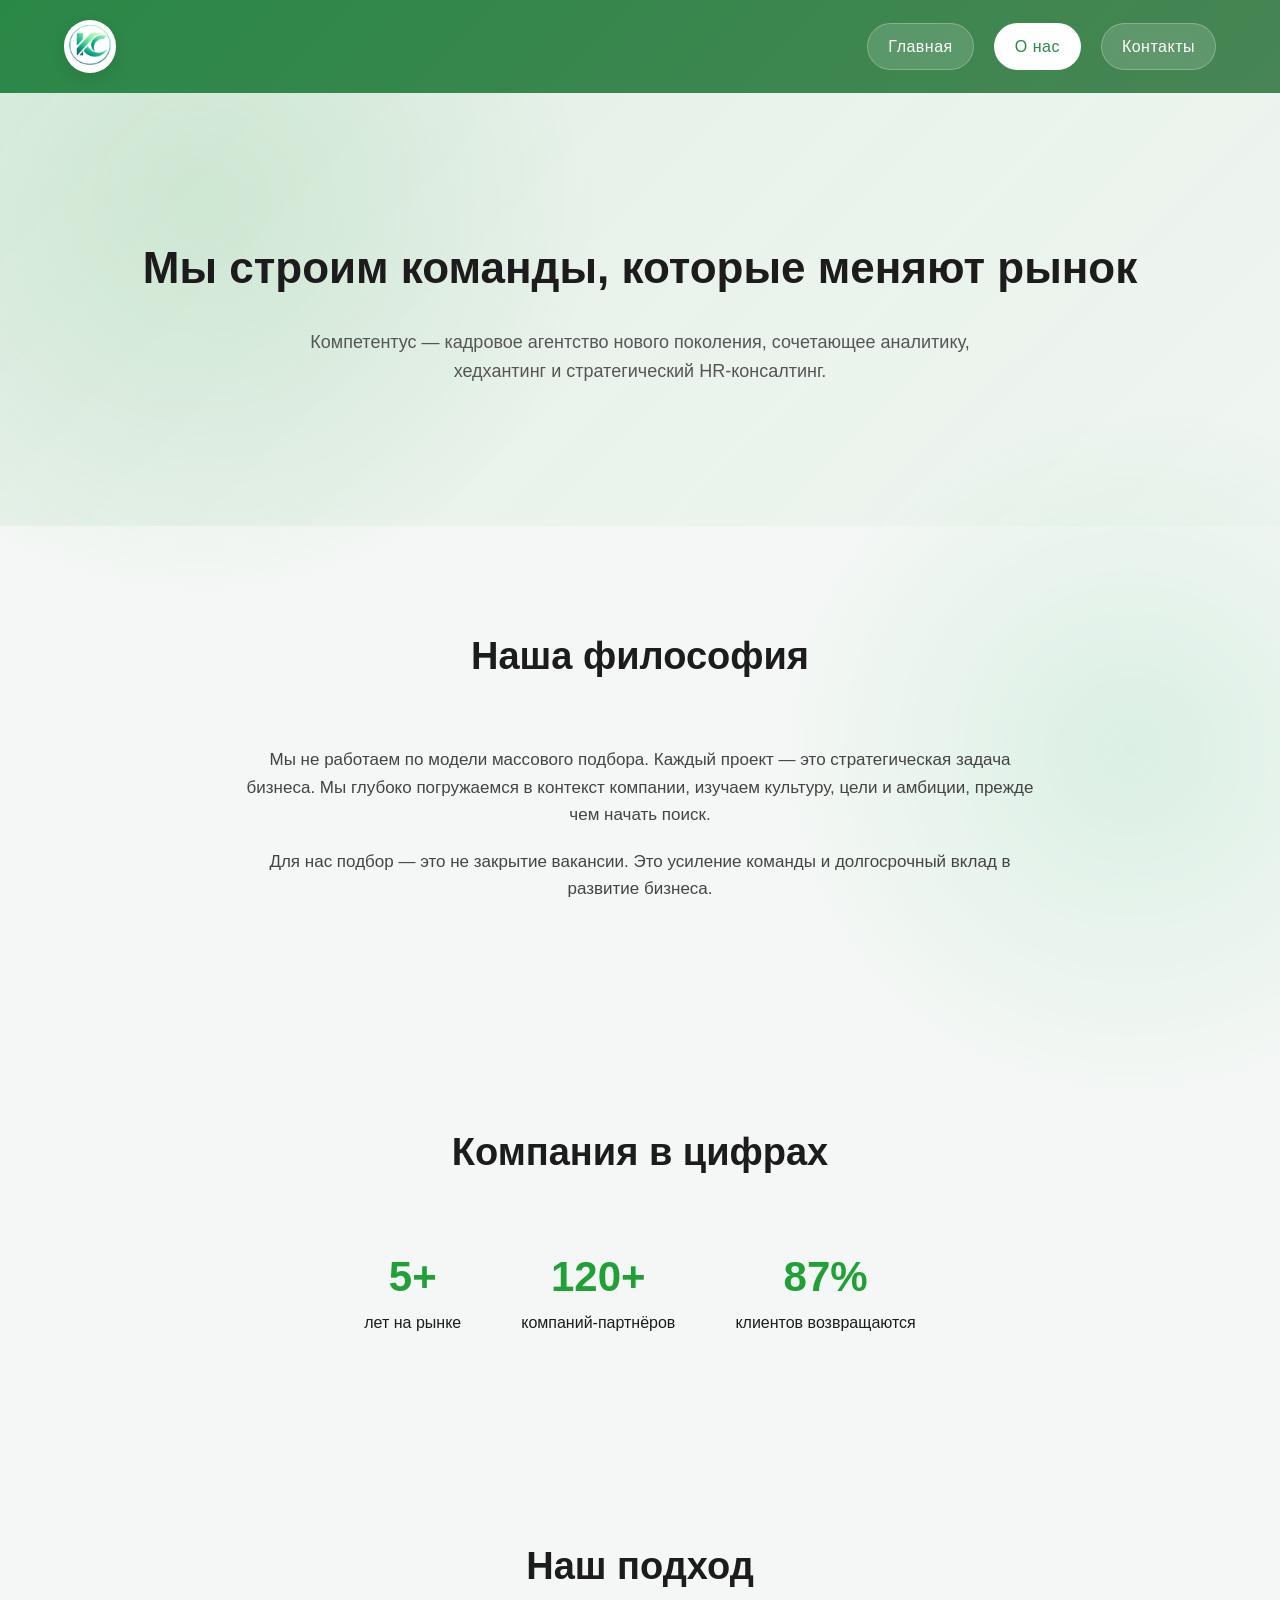
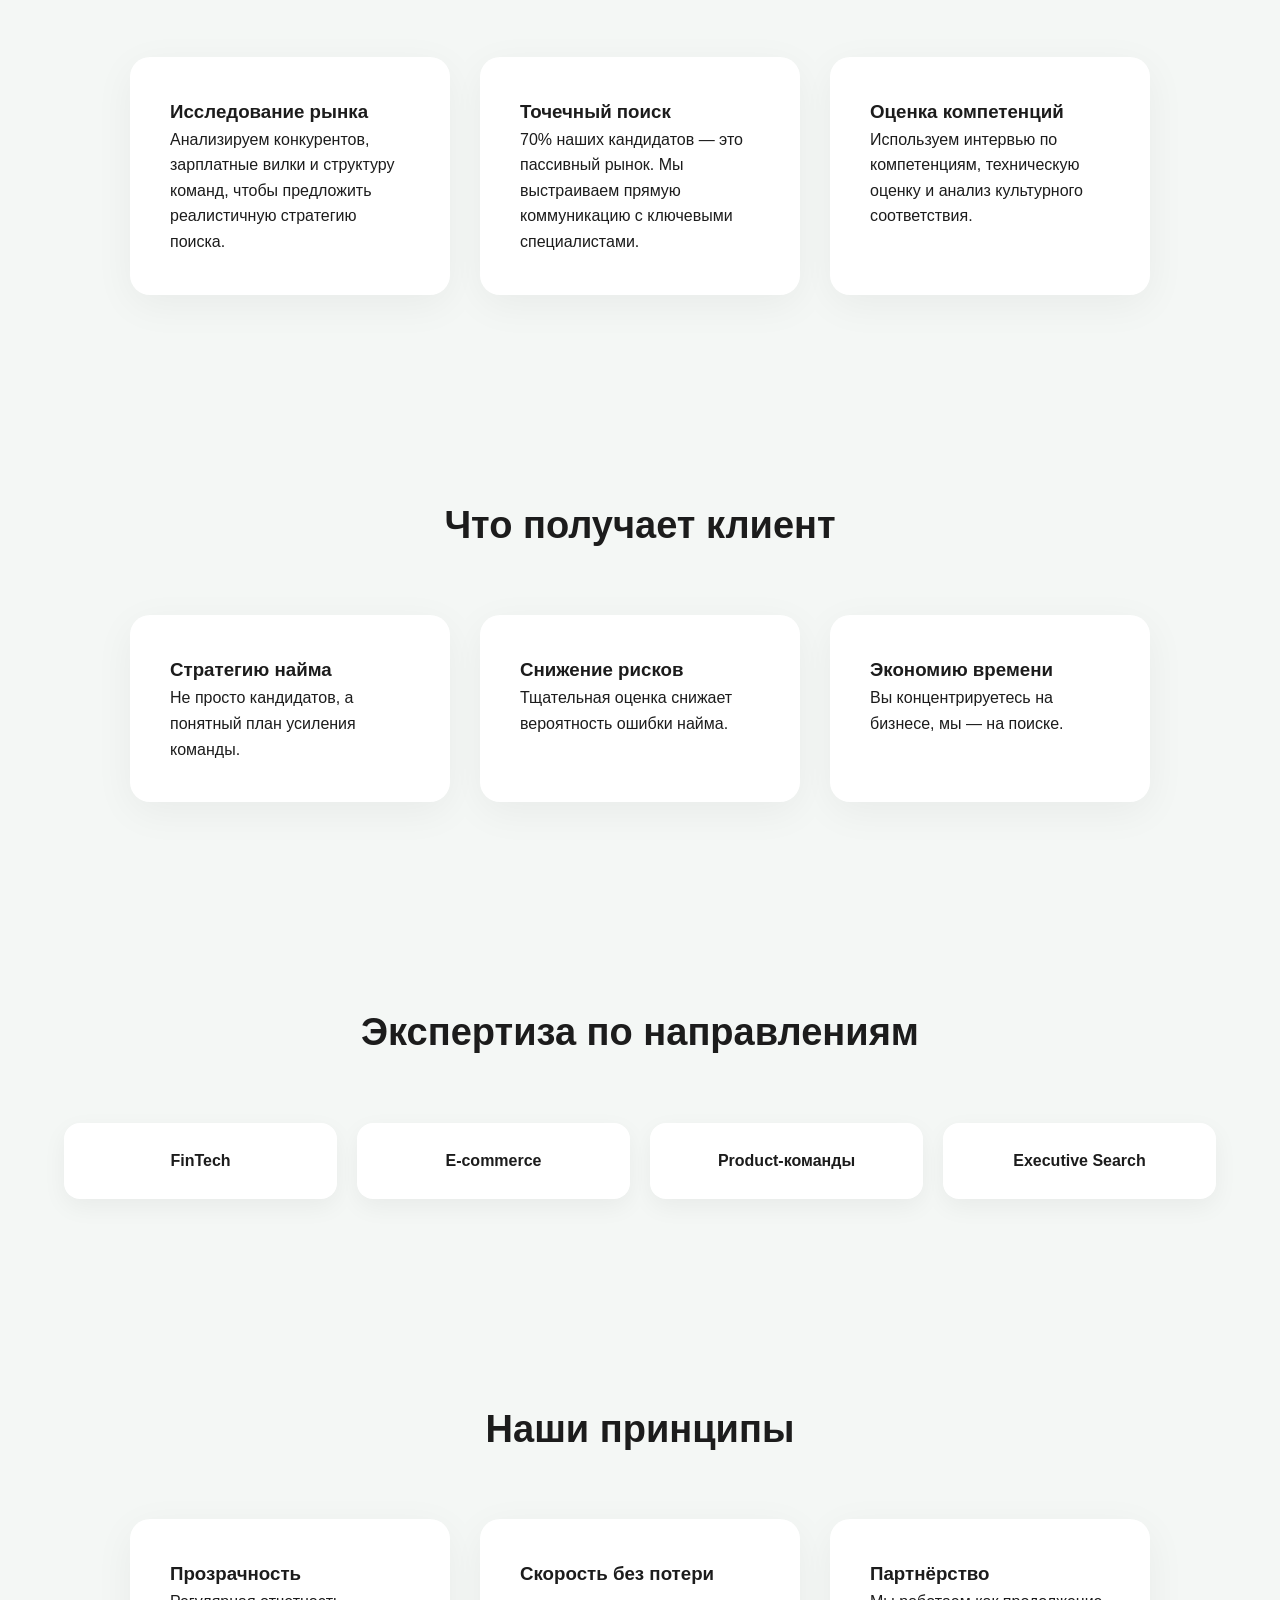
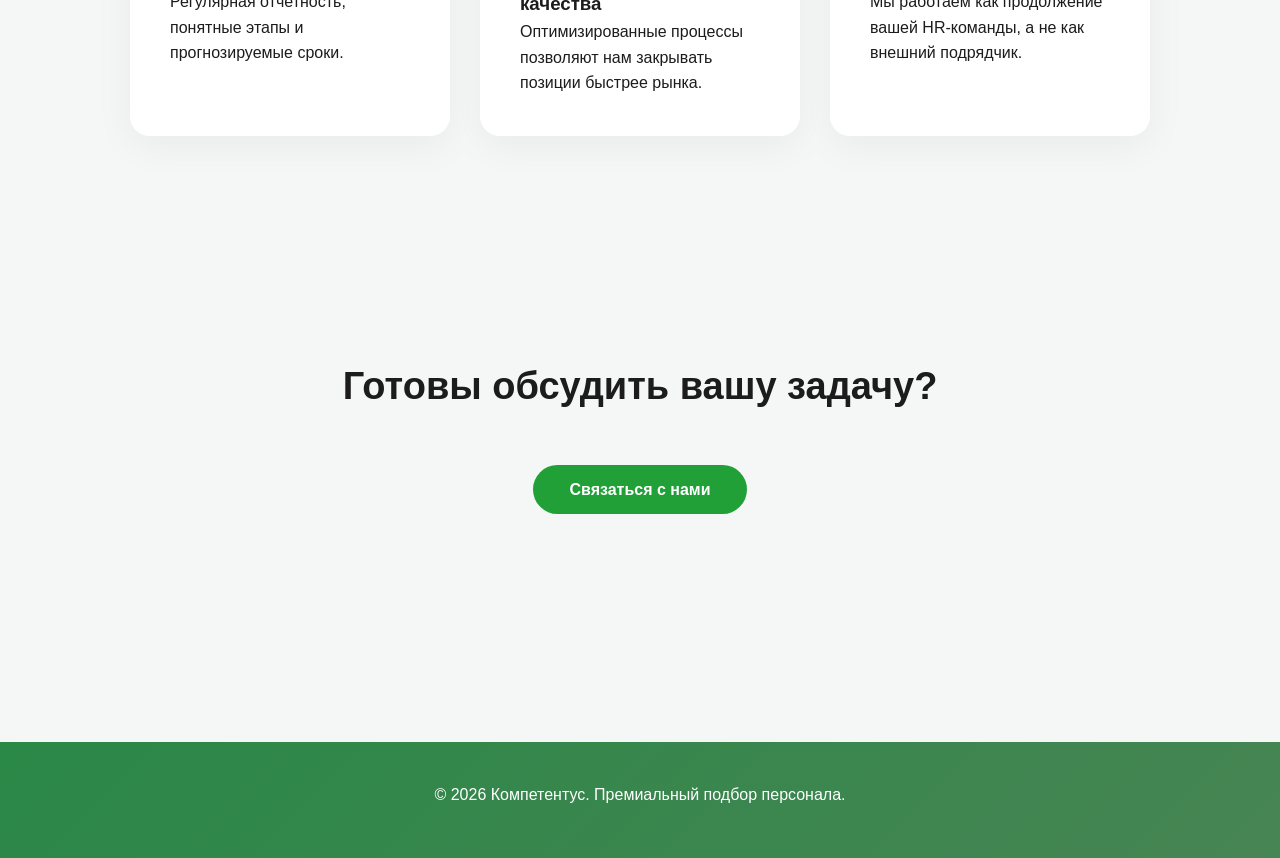
==== about.html @ 26d938bc "Сделал сайт Компетентус" ====
<!DOCTYPE html>
<html lang="ru">
<head>
    <meta charset="UTF-8">
    <meta name="viewport" content="width=device-width, initial-scale=1.0">
    <title>О компании — Компетентус</title>
    <link rel="stylesheet" href="style.css">
</head>
<body>
<header>
    <div class="container nav">
        <div class="logo-wrapper">
            <img src="assets/logo.png" height="40">
        </div>

        <div class="burger" id="burger">
            ☰
        </div>

        <ul id="nav-menu">
            <li><a href="index.html">Главная</a></li>
            <li><a href="about.html" class="active">О нас</a></li>
            <li><a href="contact.html">Контакты</a></li>
        </ul>
    </div>
</header>


<section class="about-hero">
    <div class="container">
        <h1>Мы строим команды, которые меняют рынок</h1>
        <p>
            Компетентус — кадровое агентство нового поколения,
            сочетающее аналитику, хедхантинг и стратегический HR-консалтинг.
        </p>
    </div>
</section>

<section>
    <div class="container about-text-block">
        <h2>Наша философия</h2>
        <p>
            Мы не работаем по модели массового подбора.
            Каждый проект — это стратегическая задача бизнеса.
            Мы глубоко погружаемся в контекст компании,
            изучаем культуру, цели и амбиции, прежде чем начать поиск.
        </p>
        <p>
            Для нас подбор — это не закрытие вакансии.
            Это усиление команды и долгосрочный вклад в развитие бизнеса.
        </p>
    </div>
</section>
<section>
    <div class="container">
        <h2>Компания в цифрах</h2>
        <div class="stats">
            <div class="stat">
                <h3>5+</h3>
                <p>лет на рынке</p>
            </div>
            <div class="stat">
                <h3>120+</h3>
                <p>компаний-партнёров</p>
            </div>
            <div class="stat">
                <h3>87%</h3>
                <p>клиентов возвращаются</p>
            </div>
        </div>
    </div>
</section>

<section>
    <div class="container">
        <h2>Наш подход</h2>
        <div class="cards">
            <div class="card">
                <h3>Исследование рынка</h3>
                <p>
                    Анализируем конкурентов, зарплатные вилки и структуру команд,
                    чтобы предложить реалистичную стратегию поиска.
                </p>
            </div>
            <div class="card">
                <h3>Точечный поиск</h3>
                <p>
                    70% наших кандидатов — это пассивный рынок.
                    Мы выстраиваем прямую коммуникацию с ключевыми специалистами.
                </p>
            </div>
            <div class="card">
                <h3>Оценка компетенций</h3>
                <p>
                    Используем интервью по компетенциям,
                    техническую оценку и анализ культурного соответствия.
                </p>
            </div>
        </div>
    </div>
</section>
<section>
    <div class="container">
        <h2>Что получает клиент</h2>
        <div class="cards">
            <div class="card">
                <h3>Стратегию найма</h3>
                <p>Не просто кандидатов, а понятный план усиления команды.</p>
            </div>
            <div class="card">
                <h3>Снижение рисков</h3>
                <p>Тщательная оценка снижает вероятность ошибки найма.</p>
            </div>
            <div class="card">
                <h3>Экономию времени</h3>
                <p>Вы концентрируетесь на бизнесе, мы — на поиске.</p>
            </div>
        </div>
    </div>
</section>

<section>
    <div class="container about-expertise">
        <h2>Экспертиза по направлениям</h2>
        <div class="expertise-grid">
            <div>FinTech</div>
            <div>E-commerce</div>
            <div>Product-команды</div>
            <div>Executive Search</div>
        </div>
    </div>
</section>

<section>
    <div class="container about-values">
        <h2>Наши принципы</h2>
        <div class="cards">
            <div class="card">
                <h3>Прозрачность</h3>
                <p>
                    Регулярная отчетность, понятные этапы и прогнозируемые сроки.
                </p>
            </div>
            <div class="card">
                <h3>Скорость без потери качества</h3>
                <p>
                    Оптимизированные процессы позволяют нам закрывать позиции
                    быстрее рынка.
                </p>
            </div>
            <div class="card">
                <h3>Партнёрство</h3>
                <p>
                    Мы работаем как продолжение вашей HR-команды,
                    а не как внешний подрядчик.
                </p>
            </div>
        </div>
    </div>
</section>

<section class="about-cta">
    <div class="container">
        <h2>Готовы обсудить вашу задачу?</h2>
        <a href="contact.html" class="btn-primary">Связаться с нами</a>
    </div>
</section>

<footer class="footer-modern">
    © 2026 Компетентус. Премиальный подбор персонала.
</footer>
<script src="script.js"></script>
</body>
</html>
---- style.css ----
* {
    margin: 0;
    padding: 0;
    box-sizing: border-box;
}

body {
    font-family: 'Segoe UI', Arial, sans-serif;
    background: #F4F7F5;
    color: #1C1C1C;
    line-height: 1.6;
    scroll-behavior: smooth;
}
body::before {
    content: "";
    position: fixed;
    width: 800px;
    height: 800px;
    background: radial-gradient(circle, rgba(33,160,56,0.12) 0%, rgba(33,160,56,0) 70%);
    top: -200px;
    left: -200px;
    z-index: -1;
}

body::after {
    content: "";
    position: fixed;
    width: 700px;
    height: 700px;
    background: radial-gradient(circle, rgba(0,185,86,0.10) 0%, rgba(0,185,86,0) 70%);
    bottom: -200px;
    right: -200px;
    z-index: -1;
}
.highlight {
    color: #21A038;
}

.container {
    width: 90%;
    max-width: 1200px;
    margin: auto;
}

.logo-wrapper {
    background: white;
    padding-top: 5px;
    padding-right: 5px;
    padding-bottom: 0px;
    padding-left: 5px;

    border-radius: 30px;
    box-shadow: 0 5px 15px rgba(0,0,0,0.1);
}

header {
    background: linear-gradient(135deg, #2a8847, #478554);
    padding: 20px 0;
    color: white;
    position: sticky;
    top: 0;
    z-index: 1000;
    backdrop-filter: blur(10px);
}

.nav {
    display: flex;
    justify-content: space-between;
    align-items: center;
}

.nav ul {
    display: flex;
    list-style: none;
    gap: 20px;
}

.nav a {
    display: inline-block;
    padding: 10px 20px;
    border-radius: 30px;
    text-decoration: none;
    font-weight: 500;
    color: white;

    background: rgba(255,255,255,0.15);
    backdrop-filter: blur(8px);
    border: 1px solid rgba(255,255,255,0.25);

    transition: 0.3s;
    letter-spacing: 0.5px;

}

.nav a:hover {
    color: #21A038;
}

.nav a.active {
    background: white;
    color: #2a8847;
}


.hero {
    padding: 140px 0;
    background: linear-gradient(135deg, #21A038, #0D7A2F);
    color: white;
    text-align: center;
}

.hero h1 {
    font-size: 52px;
    margin-bottom: 25px;
}

.hero p {
    font-size: 22px;
    margin-bottom: 40px;
    opacity: 0.95;
}

.btn {
    display: inline-block;
    padding: 16px 36px;
    background: white;
    color: #0D7A2F;
    border-radius: 50px;
    text-decoration: none;
    font-weight: 600;
    transition: 0.3s;
}

.btn:hover {
    transform: translateY(-3px);
}

section {
    padding: 100px 0;
}

h2 {
    text-align: center;
    margin-bottom: 60px;
    font-size: 38px;
}

.stats {
    display: flex;
    justify-content: center;
    gap: 60px;
    text-align: center;
    flex-wrap: wrap;
}

.stat h3 {
    font-size: 42px;
    color: #21A038;
}

.cards {
    display: flex;
    gap: 30px;
    flex-wrap: wrap;
    justify-content: center;
}

.card {
    background: white;
    padding: 40px;
    border-radius: 20px;
    width: 320px;
    box-shadow: 0 10px 40px rgba(0,0,0,0.05);
    transition: 0.4s;
    opacity: 0;
    transform: translateY(40px);
}

.card.show {
    opacity: 1;
    transform: translateY(0);
}

.card:hover {
    transform: translateY(-10px);
}

.partners {
    display: flex;
    justify-content: center;
    gap: 60px;
    flex-wrap: wrap;
    font-weight: 600;
    font-size: 20px;
    color: #21A038;
}
.partners div:hover {
    color: #1c5b23;
    transform: translateY(-3px);
}

.testimonials {
    max-width: 800px;
    margin: auto;
    text-align: center;
}

.testimonial {
    margin-bottom: 40px;
    font-style: italic;
}

.contact-box {
    background: white;
    padding: 60px;
    border-radius: 20px;
    max-width: 700px;
    margin: auto;
    box-shadow: 0 10px 40px rgba(0,0,0,0.05);
    text-align: center;
}

footer {
    background: #111;
    color: #aaa;
    padding: 50px 0;
    text-align: center;
}
.footer-modern {
    background: linear-gradient(135deg, #2a8847, #478554);
    color: white;
    padding-top: 40px;
    margin-top: 120px;
}

.footer-content {
    display: flex;
    justify-content: space-between;
    gap: 40px;
    flex-wrap: wrap;
    padding-bottom: 60px;
}

.footer-col {
    max-width: 300px;
}

.footer-col h3 {
    margin-bottom: 15px;
    font-size: 22px;
}

.footer-col h4 {
    margin-bottom: 15px;
}

.footer-col a {
    display: block;
    color: white;
    text-decoration: none;
    margin-bottom: 10px;
    opacity: 0.9;
    transition: 0.3s;
}

.footer-col a:hover {
    opacity: 1;
    transform: translateX(5px);
}

.footer-bottom {
    text-align: center;
    padding: 25px 0;
    background: rgba(0,0,0,0.1);
    font-size: 14px;
}

.review {
    position: relative;
    background: rgba(255,255,255,0.85);
    backdrop-filter: blur(10px);
    padding: 45px;
    border-radius: 24px;
    margin-bottom: 40px;
    box-shadow:
            0 20px 60px rgba(0,0,0,0.06),
            0 5px 15px rgba(33,160,56,0.08);
    transition: 0.4s;
    border: 1px solid rgba(33,160,56,0.08);
}

.review:hover {
    transform: translateY(-8px);
    box-shadow:
            0 30px 80px rgba(0,0,0,0.08),
            0 10px 25px rgba(33,160,56,0.12);
}

.review-header {
    display: flex;
    align-items: center;
    margin-bottom: 20px;
    gap: 15px;
}

.review-avatar {
    width: 60px;
    height: 60px;
    border-radius: 50%;
    background: #21A038;
    margin-right: 15px;
}

.review-name {
    font-weight: 600;
}

.review-position {
    font-size: 14px;
    color: #777;
}
/* ===== MODERN HERO ===== */

.hero-modern {
    position: relative;
    padding: 160px 0;
    overflow: hidden;
    background: #F4F7F5;
}

.hero-bg {
    position: absolute;
    width: 900px;
    height: 900px;
    background: radial-gradient(circle, rgba(33,160,56,0.25) 0%, rgba(33,160,56,0) 70%);
    top: -300px;
    right: -200px;
    filter: blur(80px);
    animation: float 8s ease-in-out infinite;
}

@keyframes float {
    0% { transform: translateY(0px); }
    50% { transform: translateY(40px); }
    100% { transform: translateY(0px); }
}

.hero-content {
    display: flex;
    justify-content: space-between;
    align-items: center;
    gap: 60px;
    flex-wrap: wrap;
}

.hero-text {
    max-width: 600px;
}

.hero-text h1 {
    font-size: 52px;
    font-weight: 600;
    margin-bottom: 25px;
}

.hero-text p {
    font-size: 20px;
    color: #555;
    margin-bottom: 40px;
}

.hero-buttons {
    display: flex;
    gap: 20px;
    flex-wrap: wrap;
}

.btn-primary {
    padding: 16px 36px;
    background: #21A038;
    color: white;
    border-radius: 50px;
    text-decoration: none;
    font-weight: 600;
    transition: 0.3s;
}

.btn-primary:hover {
    background: #0D7A2F;
    transform: translateY(-3px);
}

.btn-outline {
    padding: 16px 36px;
    border: 2px solid #21A038;
    color: #21A038;
    border-radius: 50px;
    text-decoration: none;
    font-weight: 600;
    transition: 0.3s;
}

.btn-outline:hover {
    background: rgba(33,160,56,0.1);
}

/* Glass card */

.hero-card {
    background: rgba(255,255,255,0.6);
    backdrop-filter: blur(20px);
    padding: 40px;
    border-radius: 24px;
    box-shadow: 0 20px 60px rgba(0,0,0,0.08);
    min-width: 300px;
}

.metric {
    margin-bottom: 25px;
    font-size: 16px;
    color: #555;
}

.metric span {
    display: block;
    font-size: 32px;
    font-weight: 700;
    color: #21A038;
}

/* ===================== */
/* ===== ADAPTIVE ===== */
/* ===================== */

@media (max-width: 1024px) {
    .hero-content {
        flex-direction: column;
        text-align: center;
    }

    .hero-card {
        width: 100%;
        max-width: 400px;
    }

    .cards {
        gap: 20px;
    }

    .card {
        width: 100%;
        max-width: 500px;
    }

    .stats {
        gap: 30px;
    }
}

@media (max-width: 768px) {

    header {
        padding: 15px 0;
    }

    .nav {
        flex-direction: column;
        gap: 15px;
    }

    .nav ul {
        flex-direction: column;
        gap: 15px;
        text-align: center;
    }

    .nav a {
        background: none;
        border: none;
        padding: 5px 0;
    }

    section {
        padding: 70px 0;
    }

    h2 {
        font-size: 28px;
        margin-bottom: 40px;
    }

    .hero-text h1 {
        font-size: 34px;
    }

    .hero-text p {
        font-size: 16px;
    }

    .hero-buttons {
        flex-direction: column;
        align-items: center;
    }

    .partners {
        gap: 20px;
        font-size: 16px;
    }

    .review {
        padding: 25px;
    }

    .review-header {
        flex-direction: column;
        align-items: flex-start;
    }

}

/* ===== ABOUT PAGE ===== */

.about-hero {
    padding: 140px 0;
    text-align: center;
    background: linear-gradient(135deg, rgba(33,160,56,0.08), rgba(33,160,56,0.02));
}

.about-hero h1 {
    font-size: 44px;
    margin-bottom: 25px;
}

.about-hero p {
    max-width: 700px;
    margin: auto;
    font-size: 18px;
    color: #555;
}

.about-text-block {
    max-width: 800px;
    margin: auto;
    text-align: center;
}

.about-text-block p {
    margin-bottom: 20px;
    font-size: 17px;
    color: #444;
}

.expertise-grid {
    display: grid;
    grid-template-columns: repeat(auto-fit, minmax(200px, 1fr));
    gap: 20px;
    margin-top: 40px;
}

.expertise-grid div {
    background: white;
    padding: 25px;
    border-radius: 16px;
    text-align: center;
    font-weight: 600;
    box-shadow: 0 8px 25px rgba(0,0,0,0.05);
    transition: 0.3s;
}

.expertise-grid div:hover {
    transform: translateY(-5px);
}

.about-cta {
    text-align: center;
    padding: 120px 0;
}

/* =============================== */
/* ===== ABOUT PAGE ADAPTIVE ===== */
/* =============================== */

@media (max-width: 1024px) {

    .about-hero h1 {
        font-size: 34px;
    }

    .about-hero p {
        font-size: 16px;
    }

    .cards {
        flex-direction: column;
        align-items: center;
    }

    .card {
        width: 100%;
        max-width: 600px;
    }

    .stats {
        flex-direction: column;
        gap: 30px;
    }

    .expertise-grid {
        grid-template-columns: repeat(2, 1fr);
    }
}


@media (max-width: 768px) {

    section {
        padding: 60px 0;
    }

    h2 {
        font-size: 26px;
        margin-bottom: 35px;
    }

    .about-hero {
        padding: 100px 0;
    }

    .about-hero h1 {
        font-size: 28px;
        line-height: 1.3;
    }

    .about-text-block {
        text-align: left;
    }

    .about-text-block p {
        font-size: 15px;
    }

    .expertise-grid {
        grid-template-columns: 1fr;
    }

    .hero-buttons {
        flex-direction: column;
        align-items: center;
    }

    .about-cta {
        padding: 80px 0;
    }

}
/* ===== CONTACT PAGE ===== */

.contact-hero {
    padding: 140px 0;
    text-align: center;
    background: linear-gradient(135deg, rgba(33,160,56,0.08), rgba(33,160,56,0.02));
}

.contact-hero h1 {
    font-size: 44px;
    margin-bottom: 20px;
}

.contact-hero p {
    font-size: 18px;
    color: #555;
}

.contact-row {
    display: flex;
    align-items: center;
    justify-content: space-between;
    gap: 60px;
    flex-wrap: wrap;
}

.contact-row.reverse {
    flex-direction: row-reverse;
}

.contact-text {
    flex: 1;
    min-width: 280px;
}

.contact-info {
    margin-top: 30px;
    display: flex;
    flex-direction: column;
    gap: 20px;
}

.contact-card {
    background: rgba(255,255,255,0.85);
    backdrop-filter: blur(15px);
    padding: 40px;
    border-radius: 24px;
    box-shadow: 0 15px 40px rgba(0,0,0,0.06);
    flex: 1;
    min-width: 280px;
}

.contact-map {
    flex: 1;
    min-width: 280px;
    border-radius: 24px;
    overflow: hidden;
    box-shadow: 0 15px 40px rgba(0,0,0,0.06);
}

.contact-form {
    max-width: 600px;
    margin: 40px auto 0;
    display: flex;
    flex-direction: column;
    gap: 20px;
}

.contact-form input,
.contact-form textarea {
    padding: 14px 18px;
    border-radius: 12px;
    border: 1px solid #ddd;
    font-size: 15px;
}

.contact-form textarea {
    min-height: 120px;
    resize: vertical;
}
@media (max-width: 768px) {

    .contact-row,
    .contact-row.reverse {
        flex-direction: column;
    }

    /* Текст всегда сверху */
    .contact-text {
        order: 1;
    }

    /* Всё второе — ниже */
    .contact-card,
    .contact-map {
        order: 2;
    }

    .contact-row {
        margin-bottom: 80px;
    }
}

/* ===== BURGER MENU ===== */

.burger {
    display: none;
    font-size: 28px;
    color: white;
    cursor: pointer;
}

/* Мобильная версия */
@media (max-width: 768px) {

    .nav {
        justify-content: space-between;
    }

    .nav ul {
        position: absolute;
        top: 70px;
        right: 20px;
        background: rgba(42,136,71,0.95);
        backdrop-filter: blur(15px);
        flex-direction: column;
        padding: 20px;
        border-radius: 16px;
        gap: 15px;
        display: none;
        box-shadow: 0 15px 40px rgba(0,0,0,0.15);
    }

    .nav ul.active {
        display: flex;
    }

    .burger {
        display: block;
    }

}
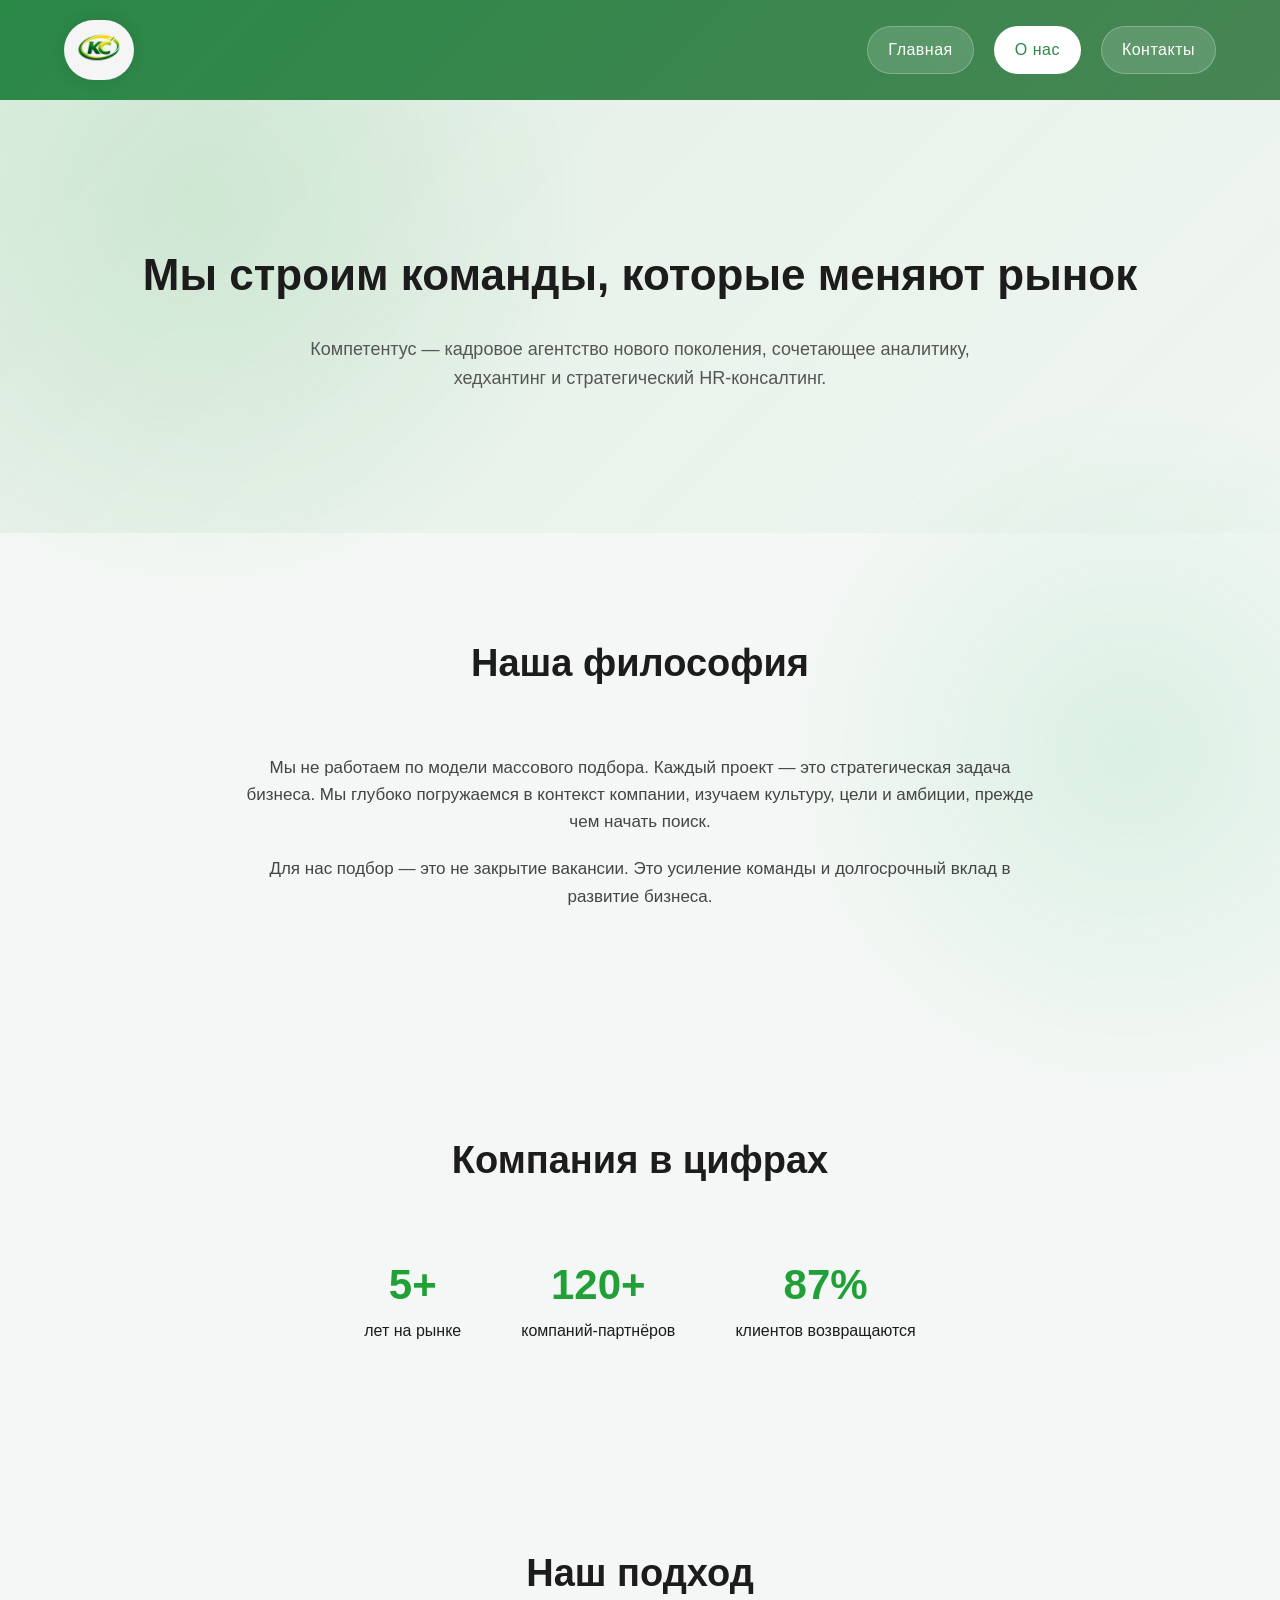
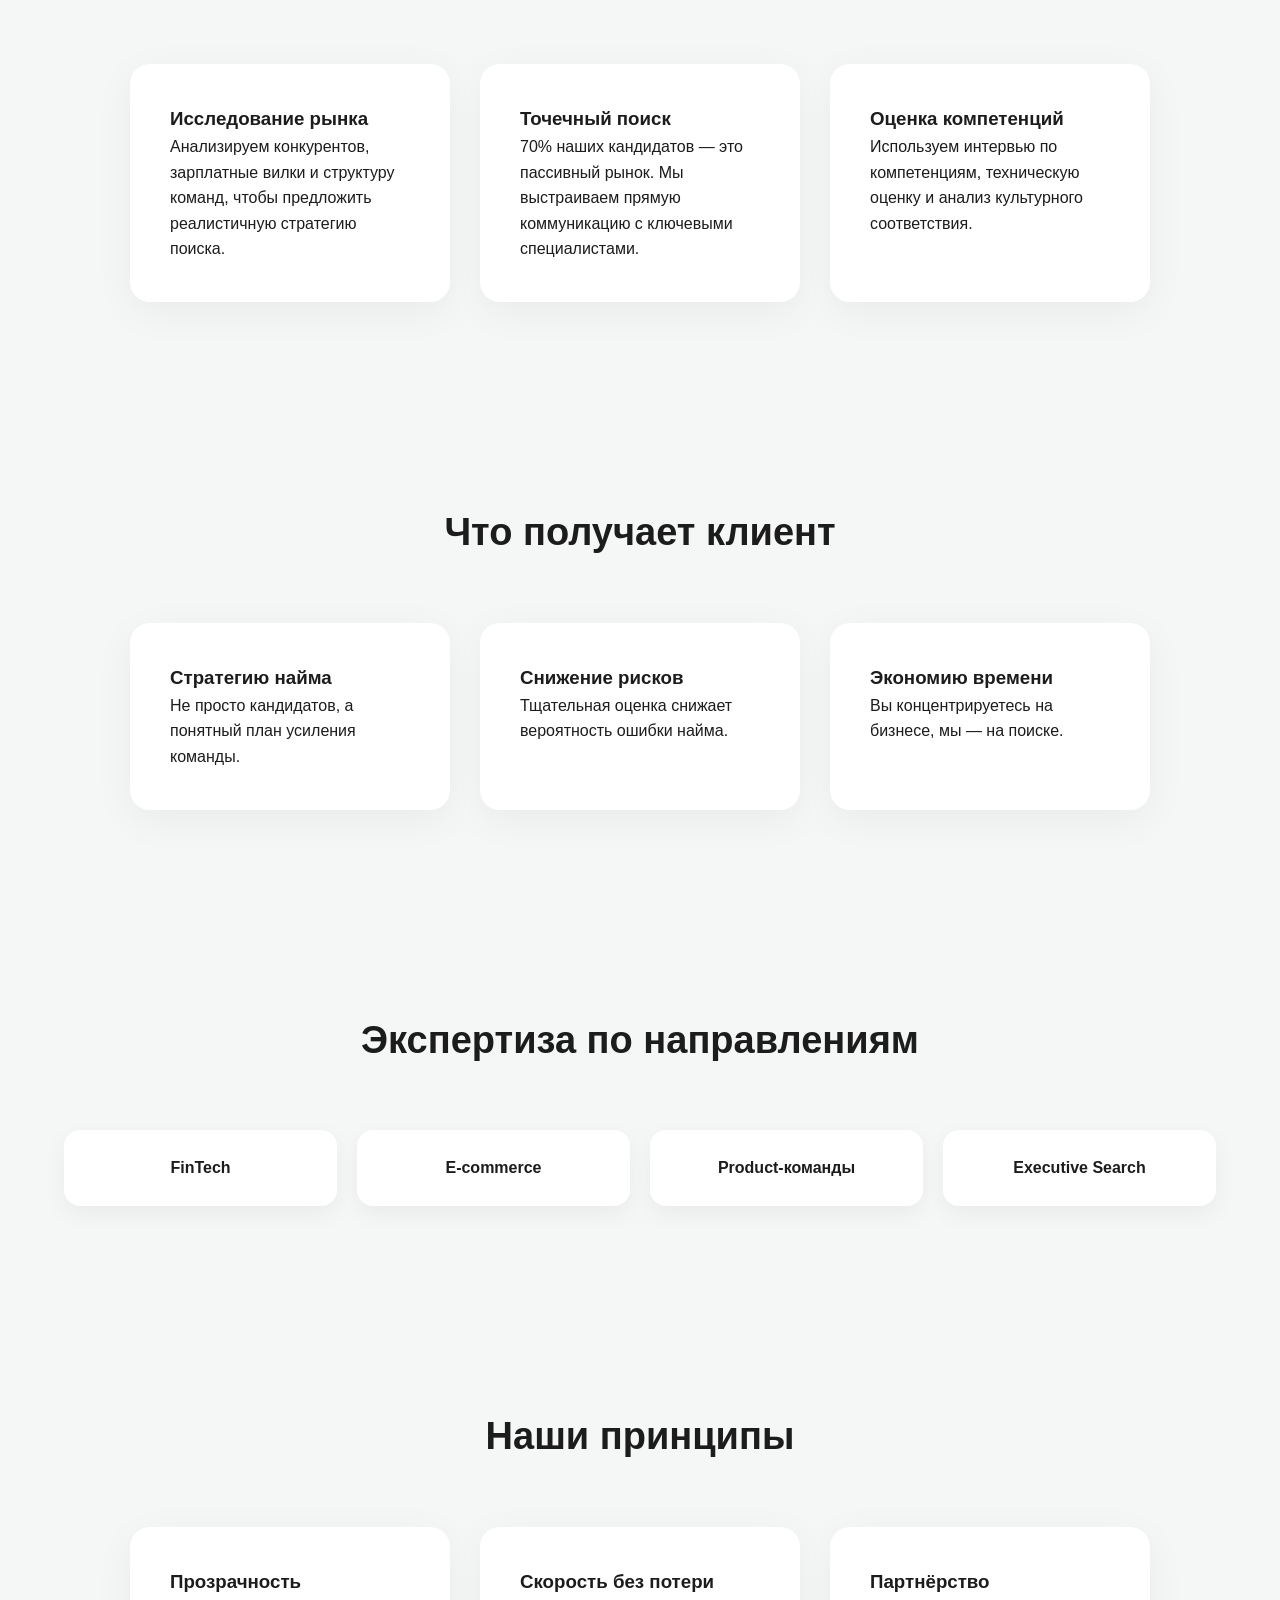
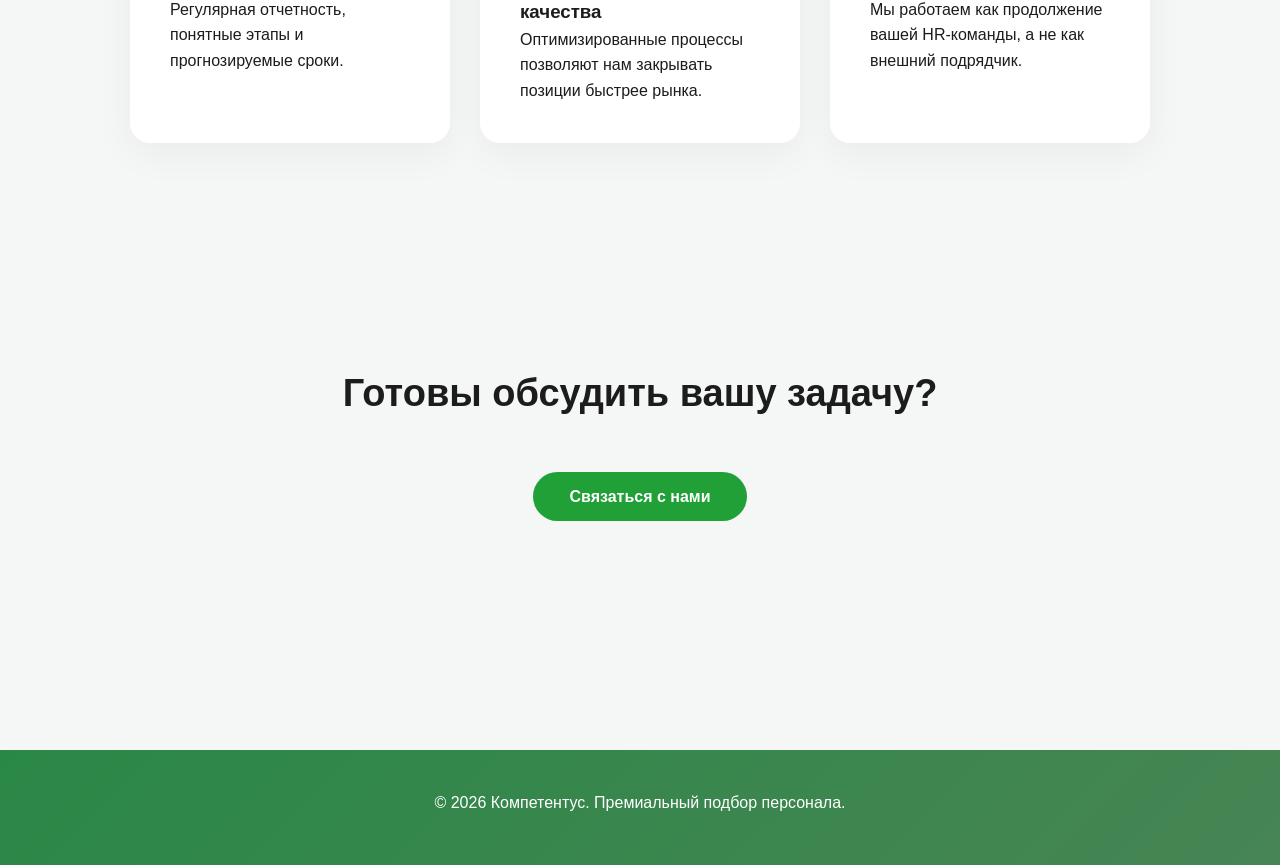
==== commit 72ac21ac: "Добавлен договор. Поменял лого." ====
--- a/about.html
+++ b/about.html
@@ -5,12 +5,13 @@
     <meta name="viewport" content="width=device-width, initial-scale=1.0">
     <title>О компании — Компетентус</title>
     <link rel="stylesheet" href="style.css">
+    <link rel="icon" type="image/png" href="assets/logo_2.png">
 </head>
 <body>
 <header>
     <div class="container nav">
         <div class="logo-wrapper">
-            <img src="assets/logo.png" height="40">
+            <img src="assets/logo.png">
         </div>
 
         <div class="burger" id="burger">
--- a/style.css
+++ b/style.css
@@ -41,16 +41,21 @@
     max-width: 1200px;
     margin: auto;
 }
+.logo-wrapper img {
+    display: block;
+    height: 60px;
+}
 
 .logo-wrapper {
-    background: white;
-    padding-top: 5px;
+    display: inline-block;
+    background: whitesmoke;
+    padding-top: 0px;
     padding-right: 5px;
-    padding-bottom: 0px;
+    padding-bottom: -1px;
     padding-left: 5px;
 
     border-radius: 30px;
-    box-shadow: 0 5px 15px rgba(0,0,0,0.1);
+    box-shadow: 0 0px 15px rgba(0,0,0,0.1);
 }
 
 header {
@@ -776,6 +781,8 @@
         position: absolute;
         top: 70px;
         right: 20px;
+        width: 200px;
+        max-width: calc(100% - 40px);
         background: rgba(42,136,71,0.95);
         backdrop-filter: blur(15px);
         flex-direction: column;
@@ -783,6 +790,7 @@
         border-radius: 16px;
         gap: 15px;
         display: none;
+        z-index: 1001;
         box-shadow: 0 15px 40px rgba(0,0,0,0.15);
     }
 
@@ -792,7 +800,8 @@
 
     .burger {
         display: block;
-    }
-
-}
-
+        z-index: 1002;
+    }
+
+}
+
